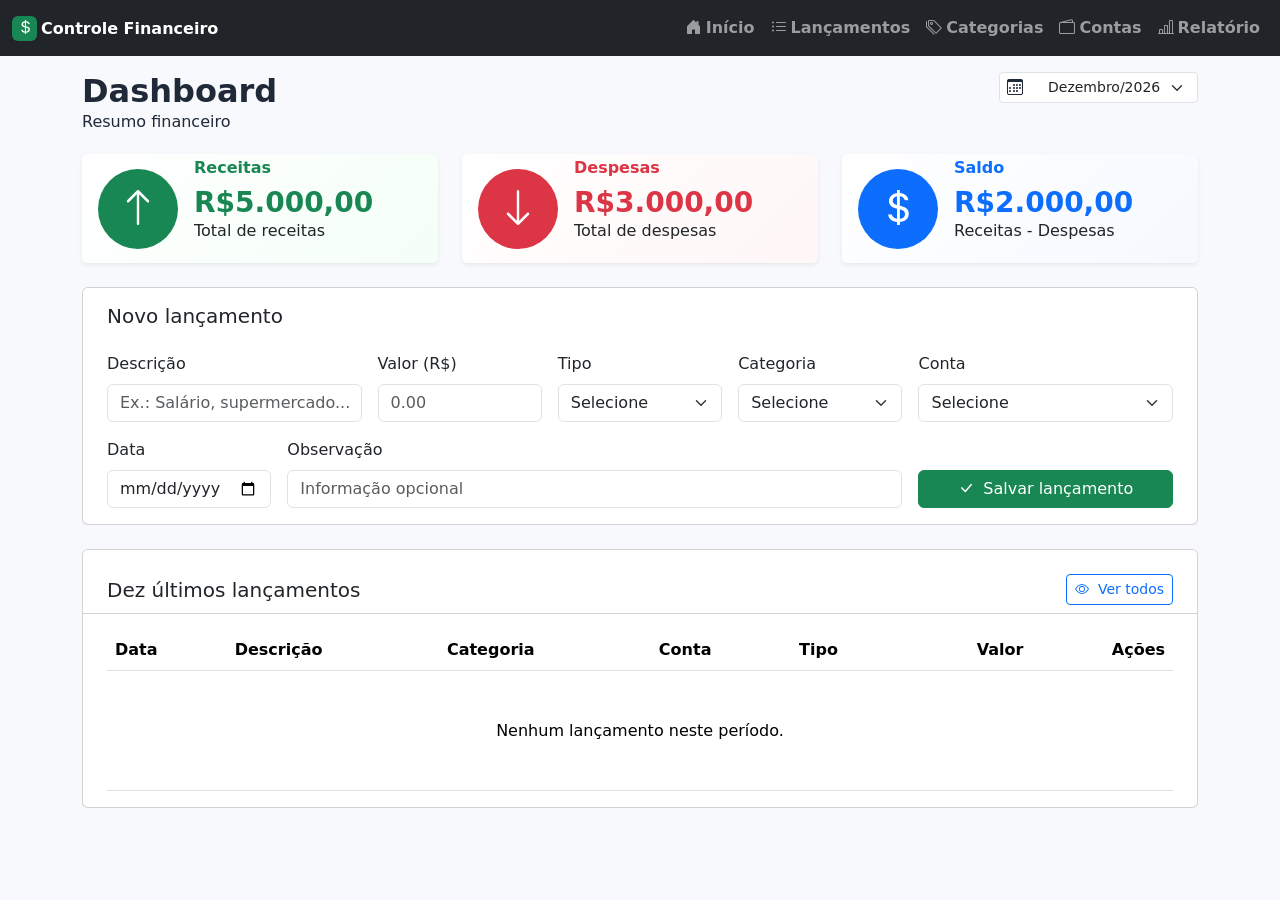
==== index.html @ f6664e6e "Trabalhando na tela lançamentos. Limpar filtros implantado" ====
<!DOCTYPE html>
<html lang="pt-BR">
<head>
    <meta charset="UTF-8">
    <meta name="viewport" content="width=device-width, initial-scale=1.0">
    <title>Controle Financeiro</title>   
    <link href="https://cdn.jsdelivr.net/npm/bootstrap@5.3.0/dist/css/bootstrap.min.css"
      rel="stylesheet"/>
    <link rel="stylesheet" href="https://cdn.jsdelivr.net/npm/bootstrap-icons@1.11.3/font/bootstrap-icons.min.css"/>
    <link rel="stylesheet" href="/css/style.css">
</head>
<body class="d-flex flex-column min-vh-100">
    <nav class="navbar navbar-expand-lg navbar-dark bg-dark">
      <div class="container-fluid">
        <a class="navbar-brand fs-6 fw-bold" href="index.html"><span class="d-inline-flex align-items-center justify-content-center 
             bg-success rounded text-white me-1"style="width: 25px; height: 25px"><i class="bi bi-currency-dollar"></i>
            </span>Controle Financeiro</a>
        <!-- Botão hamburger -->
        <button
          class="navbar-toggler border-2"
          type="button"
          data-bs-toggle="collapse"
          data-bs-target="#navbarNav"
        >
          <span class="navbar-toggler-icon"></span>
        </button>
        <!--Opções Menu-->
        <div class="collapse navbar-collapse" id="navbarNav">
          <ul class="navbar-nav ms-auto fs-6 fw-bold">
            <li class="nav-item">
              <a class="nav-link" href="index.html"><i class="bi bi-house-door-fill me-1"></i>Início</a>
            </li>
            <li class="nav-item">
              <a class="nav-link" href="pages/lancamentos.html"><i class="bi bi-list-ul me-1"></i>Lançamentos</a>
            </li>
            <li class="nav-item">
              <a class="nav-link" href="pages/categorias.html"><i class="bi bi-tags me-1"></i>Categorias</a>
            </li>
            <li class="nav-item">
              <a class="nav-link" href="pages/contas.html"><i class="bi bi-wallet2 me-1"></i>Contas</a>
            </li>
            <li class="nav-item">
              <a class="nav-link" href="pages/relatorio.html"><i class="bi-bar-chart-line me-1"></i>Relatório</a>
            </li>            
          </ul>
        </div>
      </div>
    </nav>
    
    <div class="container mt-3 flex-grow-1">
        <div class="row align-items-start justify-content-between">
            <div class="col-auto">
                <h2 class="fw-bold mb-0">Dashboard</h2>
                <p>Resumo financeiro</p>
            </div>
            <div class="col-auto">
                <div class="position-relative">
                    <i class="bi bi-calendar3 position-absolute top-50 start-0 translate-middle-y ms-2"></i>               
                    <select id="formDashboardmes" class="form-select form-select-sm ps-5" >                        
                    </select>
                </div>
            </div>
        </div>
        <div class="row mt-1">
            <!--RECEITAS-->
            <div class="col-lg-4 col-md-6 col-sm-12 mb-2"> 
                <div class="card shadow-sm border-0 card-receitas">
                    <div class="card-body py-1">
                        <div class="d-flex align-items-center">
                            <div class="bg-success text-white rounded-circle d-flex align-items-center justify-content-center" style="width: 80px; height: 80px;">
                                <i class="bi bi-arrow-up fs-1"></i>
                            </div>                            
                            <div class="ms-3">
                                <h6 class="fw-bold mb1 text-success">Receitas</h6>
                                <h3 class="fw-bold mb-0 text-success" id="Receita_total">R$5.000,00</h3>
                                <p>Total de receitas</p>
                            </div>                            
                        </div>
                        
                    </div>
                </div>            
            </div>
            <!--DESPESAS-->
            <div class="col-lg-4 col-md-6 col-sm-12 mb-2"> 
                <div class="card shadow-sm border-0 card-despesas">
                    <div class="card-body py-1">
                        <div class="d-flex align-items-center">
                            <div class="bg-danger text-white rounded-circle d-flex align-items-center justify-content-center" style="width: 80px; height: 80px;">
                                <i class="bi bi-arrow-down fs-1"></i>
                            </div>
                            <div class="ms-3">
                                <h6 class="fw-bold mb1 text-danger">Despesas</h6>
                                <h3 class="fw-bold mb-0 text-danger" id="Despesa_total">R$3.000,00</h3>
                                <p>Total de despesas</p>
                            </div>                            
                        </div>                        
                    </div>
                </div>            
            </div>
            <!--SALDO-->
            <div class="col-lg-4 col-md-6 col-sm-12 mb-2"> 
                <div class="card shadow-sm border-0 card-saldo">
                    <div class="card-body py-1">
                        <div class="d-flex align-items-center">
                            <div class="bg-primary text-white rounded-circle d-flex align-items-center justify-content-center" style="width: 80px; height: 80px;">
                                <i class="bi bi-currency-dollar fs-1"></i>
                            </div>
                            <div class="ms-3">
                                <h6 class="fw-bold mb1 text-primary">Saldo</h6>
                                <h3 class="fw-bold mb-0 text-primary" id="Saldo_total">R$2.000,00</h3>
                                <p>Receitas - Despesas</p>
                            </div>                            
                        </div>                        
                    </div>
                </div>            
            </div>
        </div>

        <section class="card mb-4 mt-3">
            <div class="card-header bg-white border-bottom-0 pt-3 px-4">
                <h2 class="h5 mb-0">Novo lançamento</h2>
            </div>
            <div class="card-body px-4">               
                <form id="formDashboardLancamento">
                    <input type="hidden" id="lancamentoId">
                    <div class="row g-3">
                        <div class="col-lg-3">
                            <label for="dashDescricao" class="form-label">Descrição</label>
                            <input id="dashDescricao" class="form-control" placeholder="Ex.: Salário, supermercado..." required>
                        </div>
                        <div class="col-lg-2">
                            <label for="dashValor" class="form-label">Valor (R$)</label>
                            <input id="dashValor" step="0.01" type="number" min="0.01" class="form-control" placeholder="0.00" required>
                        </div>
                        <div class="col-lg-2">
                            <label for="dashTipo" class="form-label">Tipo</label>
                            <select id="dashTipo" class="form-select" required>
                                <option value="">Selecione</option>
                                <option value="receita">Receita</option>
                                <option value="despesa">Despesa</option>
                            </select>
                        </div>
                        <div class="col-lg-2">
                            <label for="dashCategoria" class="form-label">Categoria</label>
                            <select id="dashCategoria" class="form-select" required></select>
                        </div>
                        <div class="col-lg-3">
                            <label for="dashConta" class="form-label">Conta</label>
                            <select id="dashConta" class="form-select" required></select>
                        </div>
                        <div class="col-lg-2">
                            <label for="dashData" class="form-label">Data</label>
                            <input id="dashData" type="date" class="form-control" required>
                        </div>
                        <div class="col-lg-7">
                            <label for="dashObservacao" class="form-label">Observação</label>
                            <input id="dashObservacao" class="form-control" placeholder="Informação opcional">
                        </div>
                        <div class="col-lg-3 d-flex align-items-end">
                            <button class="btn btn-success w-100" type="submit">
                                <i class="bi bi-check-lg me-1"></i> Salvar lançamento
                            </button>
                        </div>
                    </div>
                </form>                              
            </div>
        </section>

        <section class="card">
            <div class="card-header bg-white d-flex justify-content-between align-items-center pt-4 px-4">
                <h2 class="h5 mb-0">Dez últimos lançamentos</h2>
                <a href="pages/lancamentos.html" class="btn btn-outline-primary btn-sm"><i class="bi bi-eye me-1"></i> Ver todos</a>
            </div>
            <div class="card-body px-4">
                <div class="table-responsive">
                    <table class="table align-middle mb-0">
                        <thead>
                            <tr>
                                <th>Data</th>
                                <th>Descrição</th>
                                <th>Categoria</th>
                                <th>Conta</th>
                                <th>Tipo</th>
                                <th class="text-end">Valor</th>
                                <th class="text-end">Ações</th>
                            </tr>
                        </thead>
                        <tbody id="dashboardTabela"></tbody>
                    </table>
                </div>
            </div>
        </section>
    </div>
    <script src="https://cdn.jsdelivr.net/npm/bootstrap@5.3.0/dist/js/bootstrap.bundle.min.js"></script>
    <script type="module" src="/js/app.js"></script>
</body>
</html>
---- css/style.css ----
body {
    background: #f7f9fc;
    color: #1f2937;
}

.card-receitas {
    border-color: #b7e4c7;
    background: linear-gradient(135deg, #fff, #f4fff7);
}

.card-despesas {
    border-color: #f5b7bd;
    background: linear-gradient(135deg, #fff, #fff6f6);
}

.card-saldo {
    border-color: #b8d4ff;
    background: linear-gradient(135deg, #fff, #f5f9ff);
}

.linha-vazia td {
    height: 120px;
    vertical-align: middle;
}
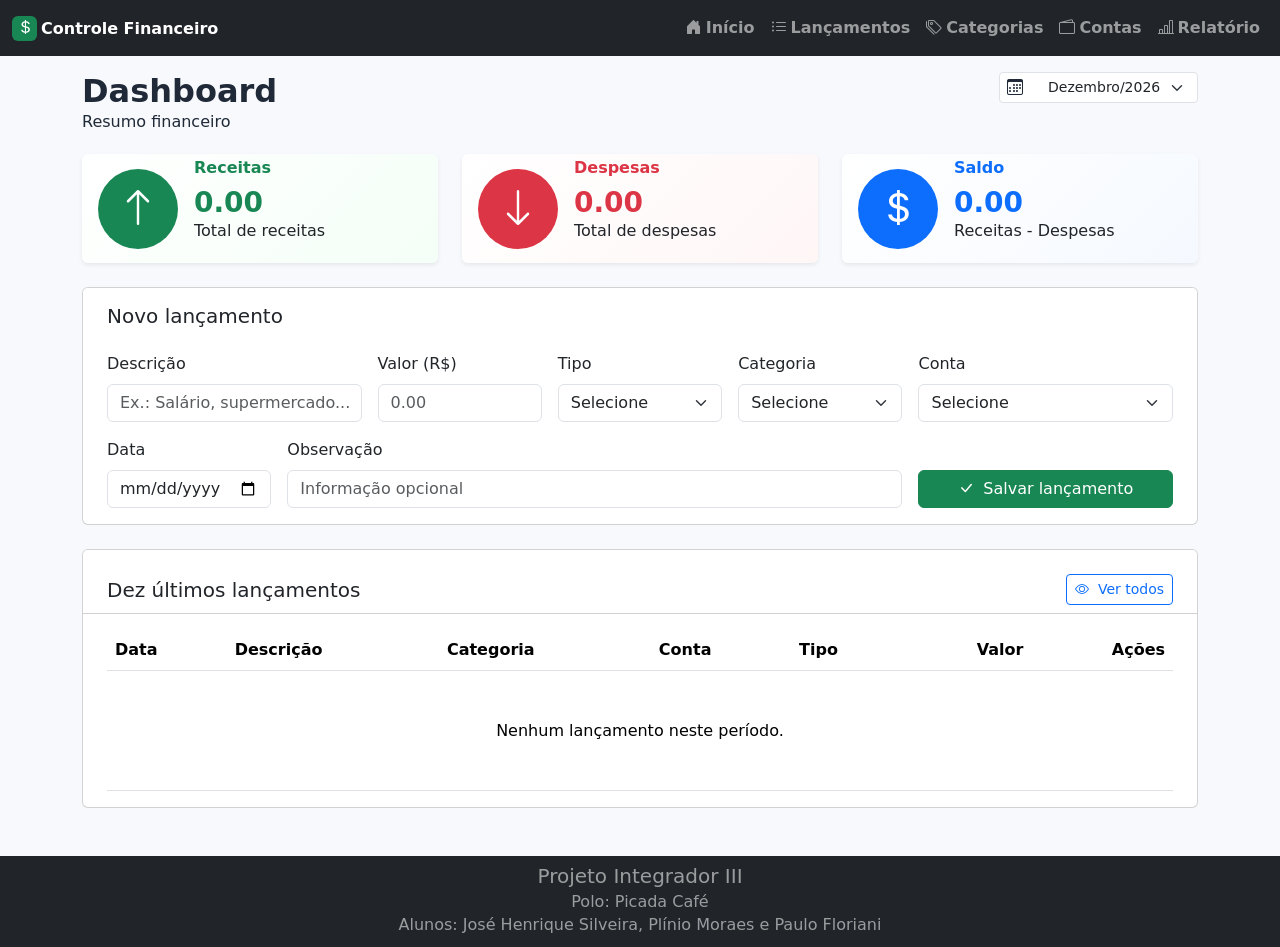
==== commit 0d49681e: "Concluído o MVP" ====
--- a/index.html
+++ b/index.html
@@ -53,7 +53,7 @@
                 <h2 class="fw-bold mb-0">Dashboard</h2>
                 <p>Resumo financeiro</p>
             </div>
-            <div class="col-auto">
+            <div class="col-auto" title="Selecione mês e ano na lista para filtrar os últimos lançamentos">
                 <div class="position-relative">
                     <i class="bi bi-calendar3 position-absolute top-50 start-0 translate-middle-y ms-2"></i>               
                     <select id="formDashboardmes" class="form-select form-select-sm ps-5" >                        
@@ -191,6 +191,17 @@
             </div>
         </section>
     </div>
+    
+    <footer class="bg-dark mt-5">
+        <div class="container text-center py-2">
+            <small class="footer-text">
+                <h5 class="mb-1">Projeto Integrador III</h5>
+                <h6 class="mb-1">Polo: Picada Café</h6>
+                <h6 class="mb-1">Alunos: José Henrique Silveira, Plínio Moraes e Paulo Floriani</h6>
+            </small>
+        </div>
+    </footer>
+
     <script src="https://cdn.jsdelivr.net/npm/bootstrap@5.3.0/dist/js/bootstrap.bundle.min.js"></script>
     <script type="module" src="/js/app.js"></script>
 </body>
--- a/css/style.css
+++ b/css/style.css
@@ -1,6 +1,10 @@
 body {
     background: #f7f9fc;
     color: #1f2937;
+}
+
+.footer-text {
+    color: rgba(255, 255, 255, 0.55);
 }
 
 .card-receitas {
@@ -21,4 +25,21 @@
 .linha-vazia td {
     height: 120px;
     vertical-align: middle;
-}+}
+
+.badge-receita {
+    width: 72px;
+    display: inline-block;
+    text-align: center;
+    color: #146c43;
+    background: #d1e7dd;
+}
+
+.badge-despesa {
+    width: 72px;
+    display: inline-block;
+    text-align: center;
+    color: #b02a37;
+    background: #f8d7da;
+}
+
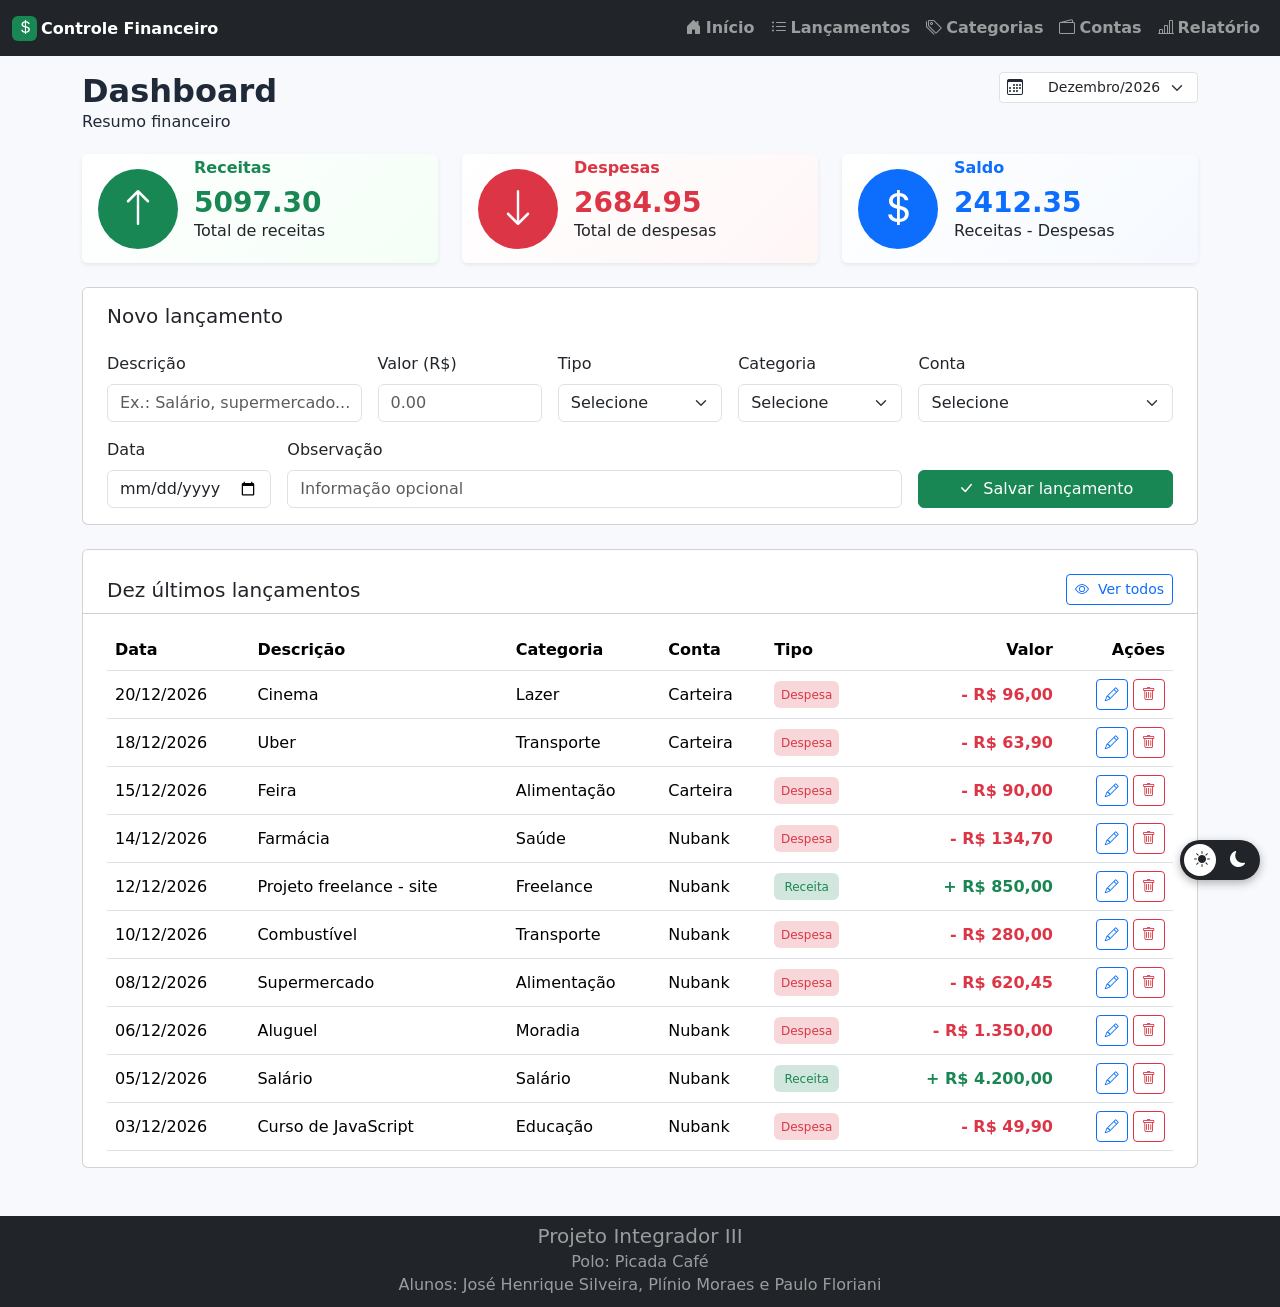
==== commit 4cc1e2b9: "Inclusão de função para evitar saldos negativos nas contas Botão com tema dark" ====
--- a/index.html
+++ b/index.html
@@ -7,8 +7,9 @@
     <link href="https://cdn.jsdelivr.net/npm/bootstrap@5.3.0/dist/css/bootstrap.min.css"
       rel="stylesheet"/>
     <link rel="stylesheet" href="https://cdn.jsdelivr.net/npm/bootstrap-icons@1.11.3/font/bootstrap-icons.min.css"/>
-    <link rel="stylesheet" href="/css/style.css">
+    <link rel="stylesheet" href="./css/style.css">
 </head>
+
 <body class="d-flex flex-column min-vh-100">
     <nav class="navbar navbar-expand-lg navbar-dark bg-dark">
       <div class="container-fluid">
@@ -72,7 +73,7 @@
                             </div>                            
                             <div class="ms-3">
                                 <h6 class="fw-bold mb1 text-success">Receitas</h6>
-                                <h3 class="fw-bold mb-0 text-success" id="Receita_total">R$5.000,00</h3>
+                                <h3 class="fw-bold mb-0 text-success" id="Receita_total">R$0,00</h3>
                                 <p>Total de receitas</p>
                             </div>                            
                         </div>
@@ -90,7 +91,7 @@
                             </div>
                             <div class="ms-3">
                                 <h6 class="fw-bold mb1 text-danger">Despesas</h6>
-                                <h3 class="fw-bold mb-0 text-danger" id="Despesa_total">R$3.000,00</h3>
+                                <h3 class="fw-bold mb-0 text-danger" id="Despesa_total">R$0,00</h3>
                                 <p>Total de despesas</p>
                             </div>                            
                         </div>                        
@@ -107,7 +108,7 @@
                             </div>
                             <div class="ms-3">
                                 <h6 class="fw-bold mb1 text-primary">Saldo</h6>
-                                <h3 class="fw-bold mb-0 text-primary" id="Saldo_total">R$2.000,00</h3>
+                                <h3 class="fw-bold mb-0 text-primary" id="Saldo_total">R$0,00</h3>
                                 <p>Receitas - Despesas</p>
                             </div>                            
                         </div>                        
@@ -117,7 +118,7 @@
         </div>
 
         <section class="card mb-4 mt-3">
-            <div class="card-header bg-white border-bottom-0 pt-3 px-4">
+            <div class="card-header bg-white border-bottom-0 pt-3 px-4 card-header-tema">
                 <h2 class="h5 mb-0">Novo lançamento</h2>
             </div>
             <div class="card-body px-4">               
@@ -167,7 +168,7 @@
         </section>
 
         <section class="card">
-            <div class="card-header bg-white d-flex justify-content-between align-items-center pt-4 px-4">
+            <div class="card-header bg-white d-flex justify-content-between align-items-center pt-4 px-4 card-header-tema">
                 <h2 class="h5 mb-0">Dez últimos lançamentos</h2>
                 <a href="pages/lancamentos.html" class="btn btn-outline-primary btn-sm"><i class="bi bi-eye me-1"></i> Ver todos</a>
             </div>
@@ -203,6 +204,19 @@
     </footer>
 
     <script src="https://cdn.jsdelivr.net/npm/bootstrap@5.3.0/dist/js/bootstrap.bundle.min.js"></script>
-    <script type="module" src="/js/app.js"></script>
+    <script type="module" src="./js/app.js"></script>
+
+    <div id="btnTema" class="theme-toggle" title="Alternar tema">
+        <div class="theme-option sun">
+            <i class="bi bi-sun-fill"></i>
+        </div>
+
+        <div class="theme-option moon">
+            <i class="bi bi-moon-fill"></i>
+        </div>
+
+        <div id="themeIndicator" class="theme-indicator"></div>
+    </div>
+
 </body>
 </html>
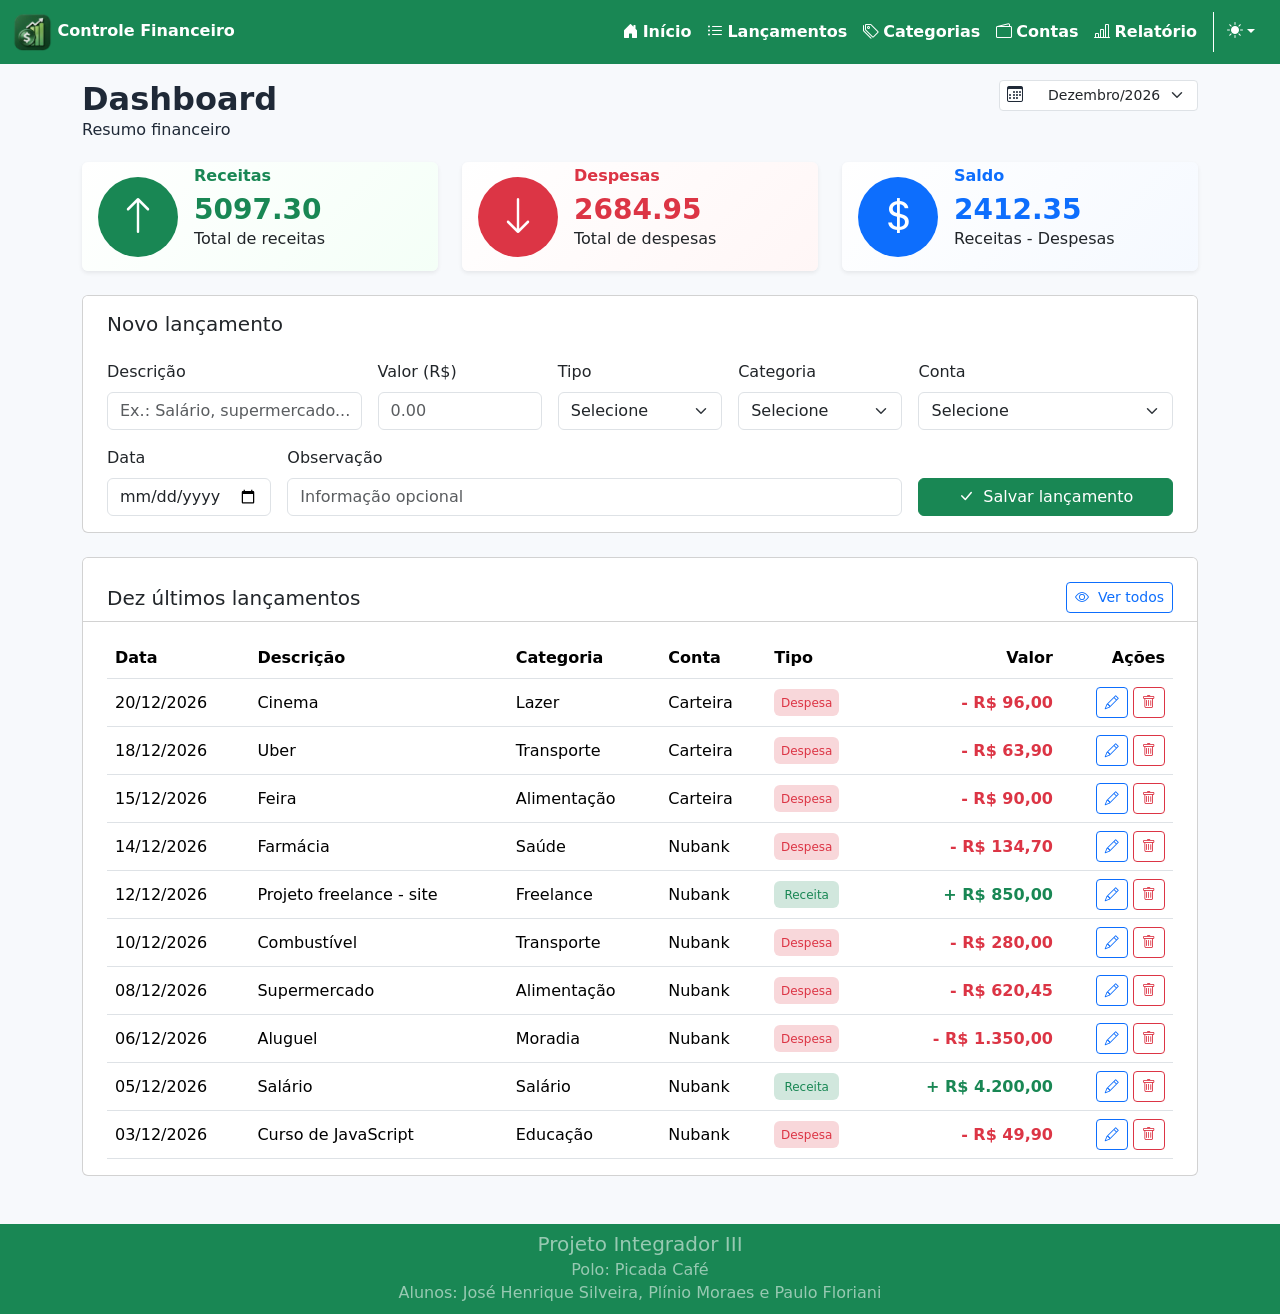
==== commit 70676894: "Correções thema e menus. Início da correção do aria-label na página de index" ====
--- a/index.html
+++ b/index.html
@@ -11,11 +11,10 @@
 </head>
 
 <body class="d-flex flex-column min-vh-100">
-    <nav class="navbar navbar-expand-lg navbar-dark bg-dark">
+    <nav class="navbar navbar-expand-lg navbar-dark bg-success">
       <div class="container-fluid">
-        <a class="navbar-brand fs-6 fw-bold" href="index.html"><span class="d-inline-flex align-items-center justify-content-center 
-             bg-success rounded text-white me-1"style="width: 25px; height: 25px"><i class="bi bi-currency-dollar"></i>
-            </span>Controle Financeiro</a>
+        <a class="navbar-brand fs-6 fw-bold" href="index.html"><img src="./img/Icone pequeno.png" class="icon" alt="Icone Controle Financeiro">
+            Controle Financeiro</a>
         <!-- Botão hamburger -->
         <button
           class="navbar-toggler border-2"
@@ -42,7 +41,18 @@
             </li>
             <li class="nav-item">
               <a class="nav-link" href="pages/relatorio.html"><i class="bi-bar-chart-line me-1"></i>Relatório</a>
-            </li>            
+            </li>   
+            <li class="nav-item dropdown border-start border-white ms-2">
+              <button  id="btnTema" class="btn dropdown-toggle d-flex align-items-center" data-bs-toggle="dropdown" aria-label="Selecionar tema claro ou escuro"> <i class="bi bi-moon-stars-fill me-2 text-white"></i></button>
+              <ul class="dropdown-menu dropdown-menu-end bg-success">
+                  <li>
+                      <button class="dropdown-item theme-option" data-theme="light"> <i class="bi bi-sun-fill me-2"></i> Light<span class="check ms-auto"></span></button>
+                  </li>
+                  <li>
+                      <button class="dropdown-item theme-option" data-theme="dark"> <i class="bi bi-moon-stars-fill me-2"></i> Dark<span class="check ms-auto"></span></button>
+                  </li>
+              </ul>
+            </li>         
           </ul>
         </div>
       </div>
@@ -54,10 +64,10 @@
                 <h2 class="fw-bold mb-0">Dashboard</h2>
                 <p>Resumo financeiro</p>
             </div>
-            <div class="col-auto" title="Selecione mês e ano na lista para filtrar os últimos lançamentos">
+            <div class="col-auto">
                 <div class="position-relative">
                     <i class="bi bi-calendar3 position-absolute top-50 start-0 translate-middle-y ms-2"></i>               
-                    <select id="formDashboardmes" class="form-select form-select-sm ps-5" >                        
+                    <select id="formDashboardmes" class="form-select form-select-sm ps-5" aria-label="Selecionar mês e ano para filtrar os lançamentos">                        
                     </select>
                 </div>
             </div>
@@ -193,7 +203,7 @@
         </section>
     </div>
     
-    <footer class="bg-dark mt-5">
+    <footer class="bg-success mt-5">
         <div class="container text-center py-2">
             <small class="footer-text">
                 <h5 class="mb-1">Projeto Integrador III</h5>
@@ -205,18 +215,5 @@
 
     <script src="https://cdn.jsdelivr.net/npm/bootstrap@5.3.0/dist/js/bootstrap.bundle.min.js"></script>
     <script type="module" src="./js/app.js"></script>
-
-    <div id="btnTema" class="theme-toggle" title="Alternar tema">
-        <div class="theme-option sun">
-            <i class="bi bi-sun-fill"></i>
-        </div>
-
-        <div class="theme-option moon">
-            <i class="bi bi-moon-fill"></i>
-        </div>
-
-        <div id="themeIndicator" class="theme-indicator"></div>
-    </div>
-
 </body>
 </html>
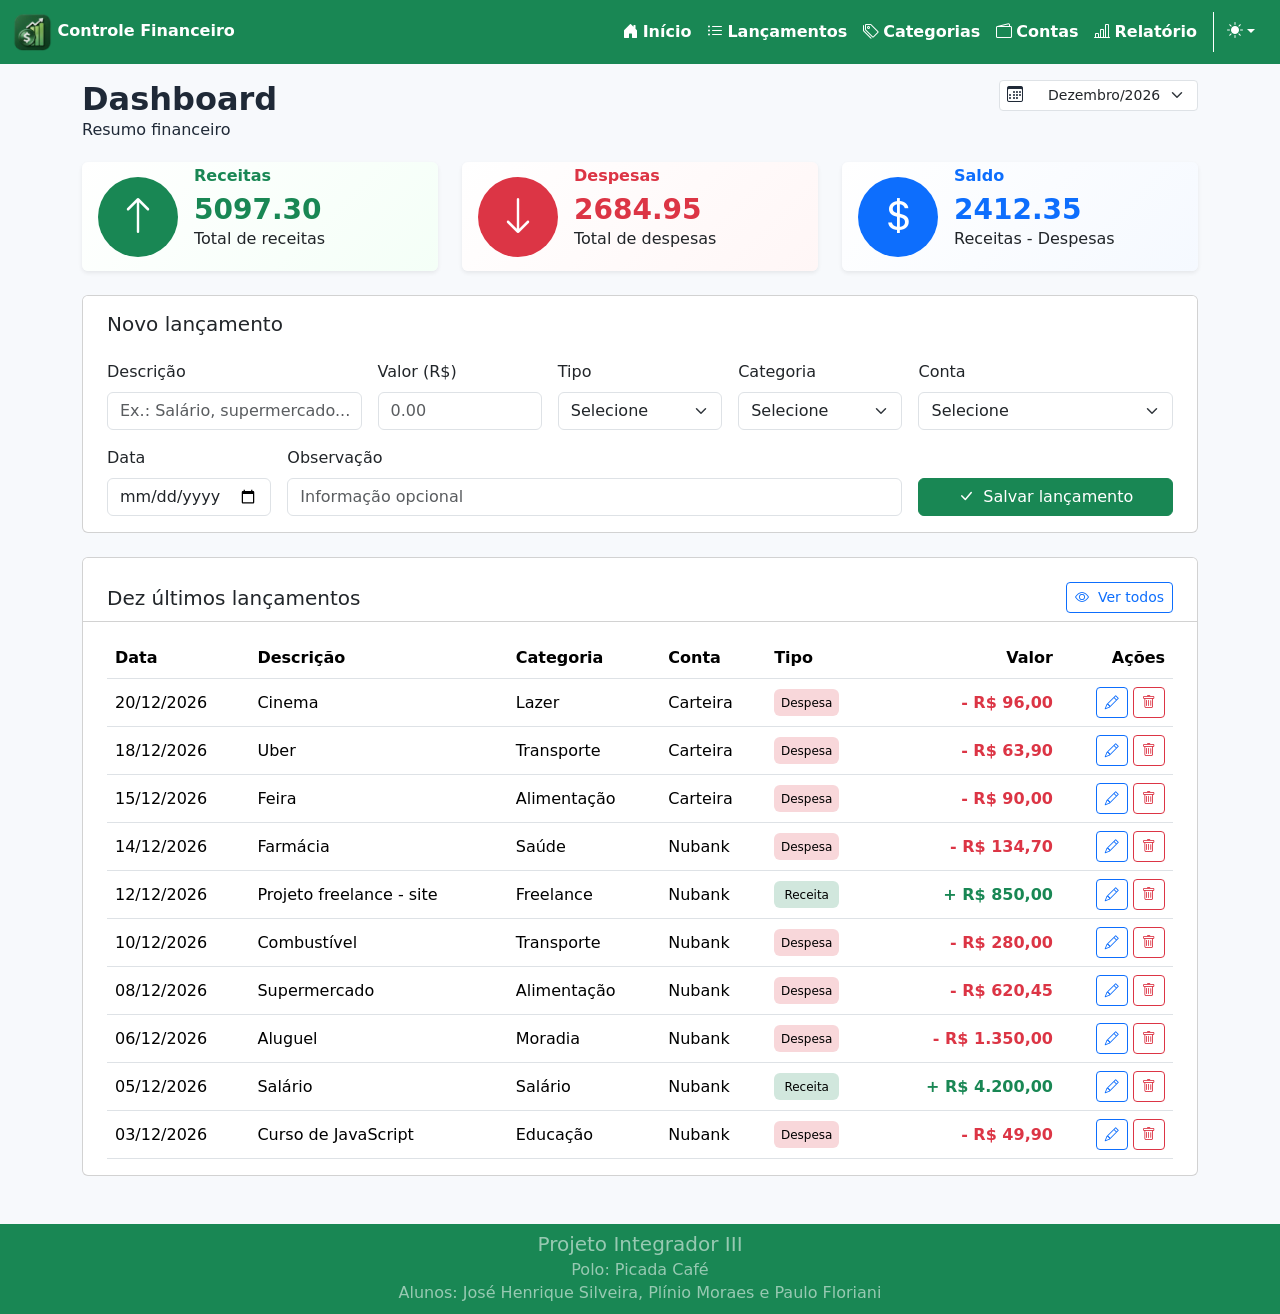
==== commit 06c655e4: "resolvidos os principais problemas de acessibilidade" ====
--- a/index.html
+++ b/index.html
@@ -21,6 +21,8 @@
           type="button"
           data-bs-toggle="collapse"
           data-bs-target="#navbarNav"
+          aria-expanded="false"
+          aria-label="Abrir menu de navegação"
         >
           <span class="navbar-toggler-icon"></span>
         </button>
@@ -66,7 +68,7 @@
             </div>
             <div class="col-auto">
                 <div class="position-relative">
-                    <i class="bi bi-calendar3 position-absolute top-50 start-0 translate-middle-y ms-2"></i>               
+                    <i class="bi bi-calendar3 position-absolute top-50 start-0 translate-middle-y ms-2" aria-hidden="true"></i>               
                     <select id="formDashboardmes" class="form-select form-select-sm ps-5" aria-label="Selecionar mês e ano para filtrar os lançamentos">                        
                     </select>
                 </div>
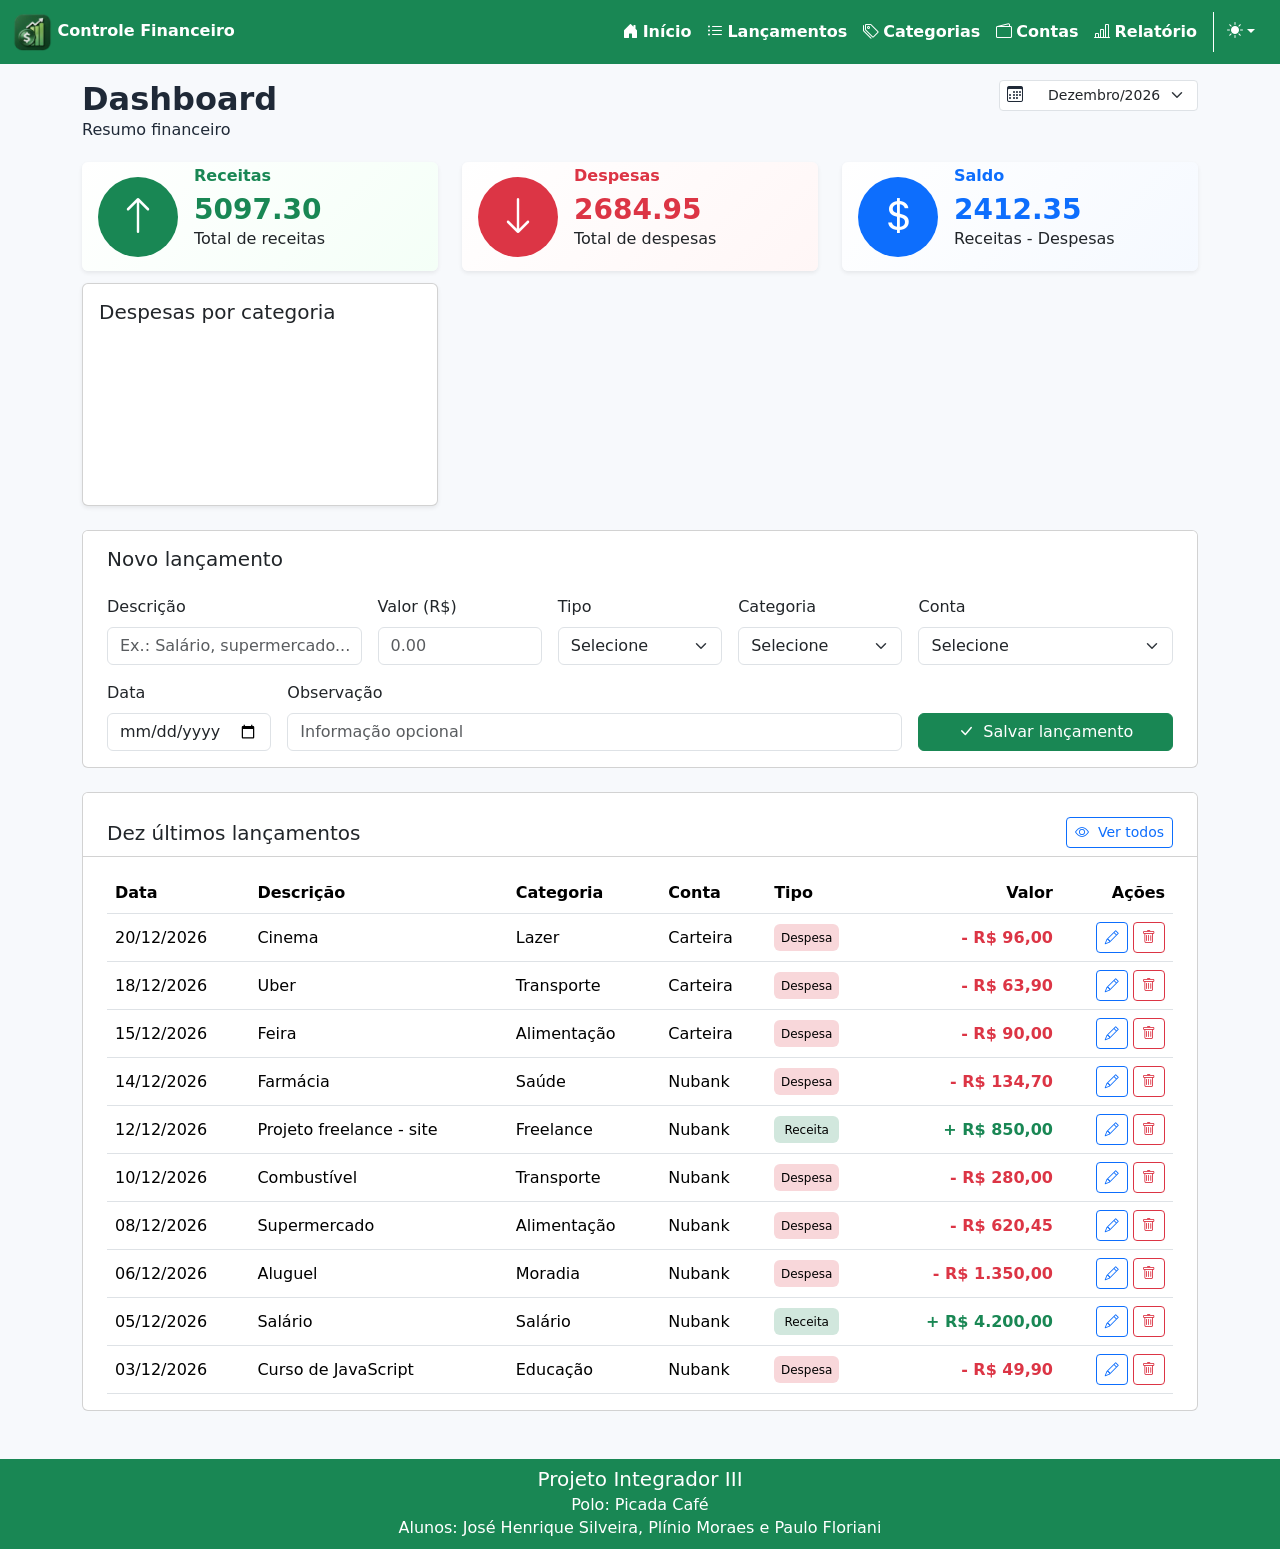
==== commit 55aa71b5: "início colocação gráficos index.html" ====
--- a/index.html
+++ b/index.html
@@ -128,6 +128,17 @@
                 </div>            
             </div>
         </div>
+        <!-- GRÁFICOS -->
+        <div class="row mt-1">
+            <div class="col-lg-4 col-md-6 col-sm-12 mb-2">
+                <div class="card shadow-sm h-100">
+                    <div class="card-body">
+                        <h5 class="card-title">Despesas por categoria</h5>
+                        <canvas id="graficoCategorias"></canvas>
+                    </div>
+                </div>
+            </div>
+        </div>
 
         <section class="card mb-4 mt-3">
             <div class="card-header bg-white border-bottom-0 pt-3 px-4 card-header-tema">
